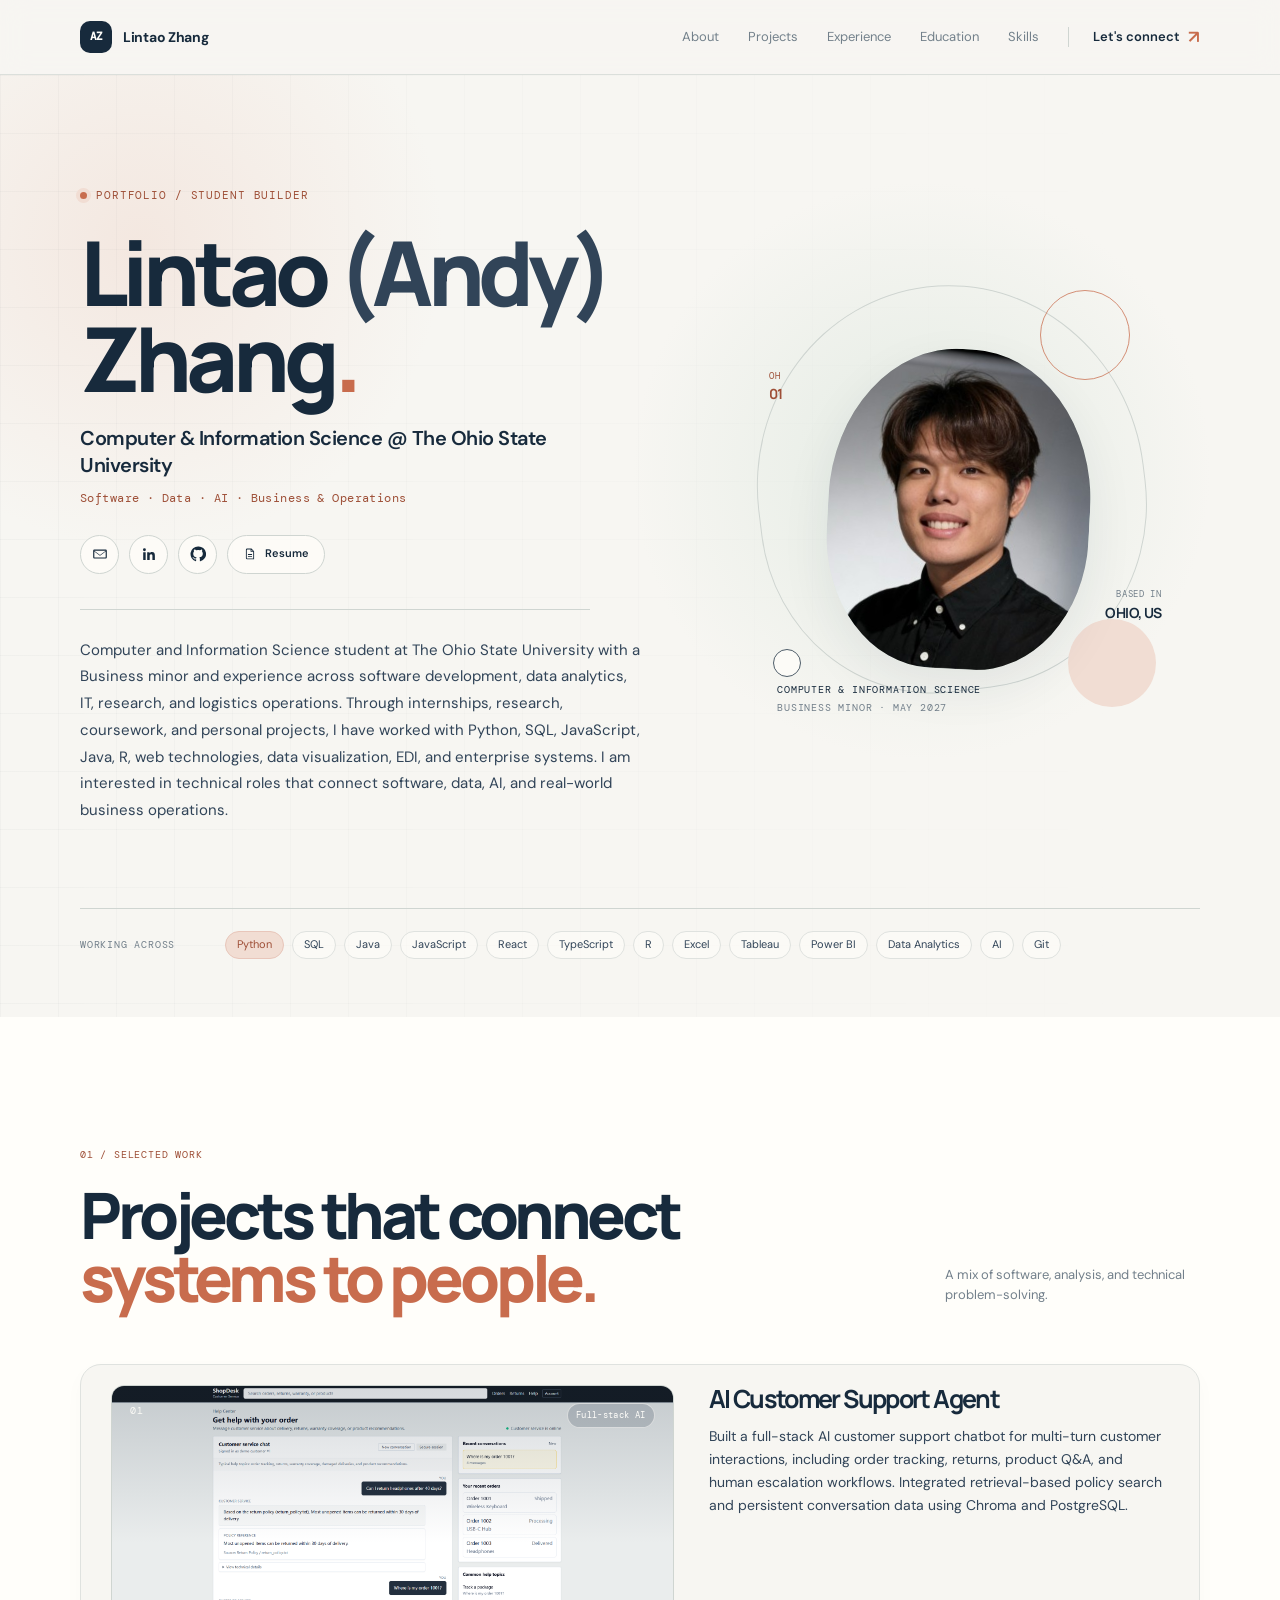
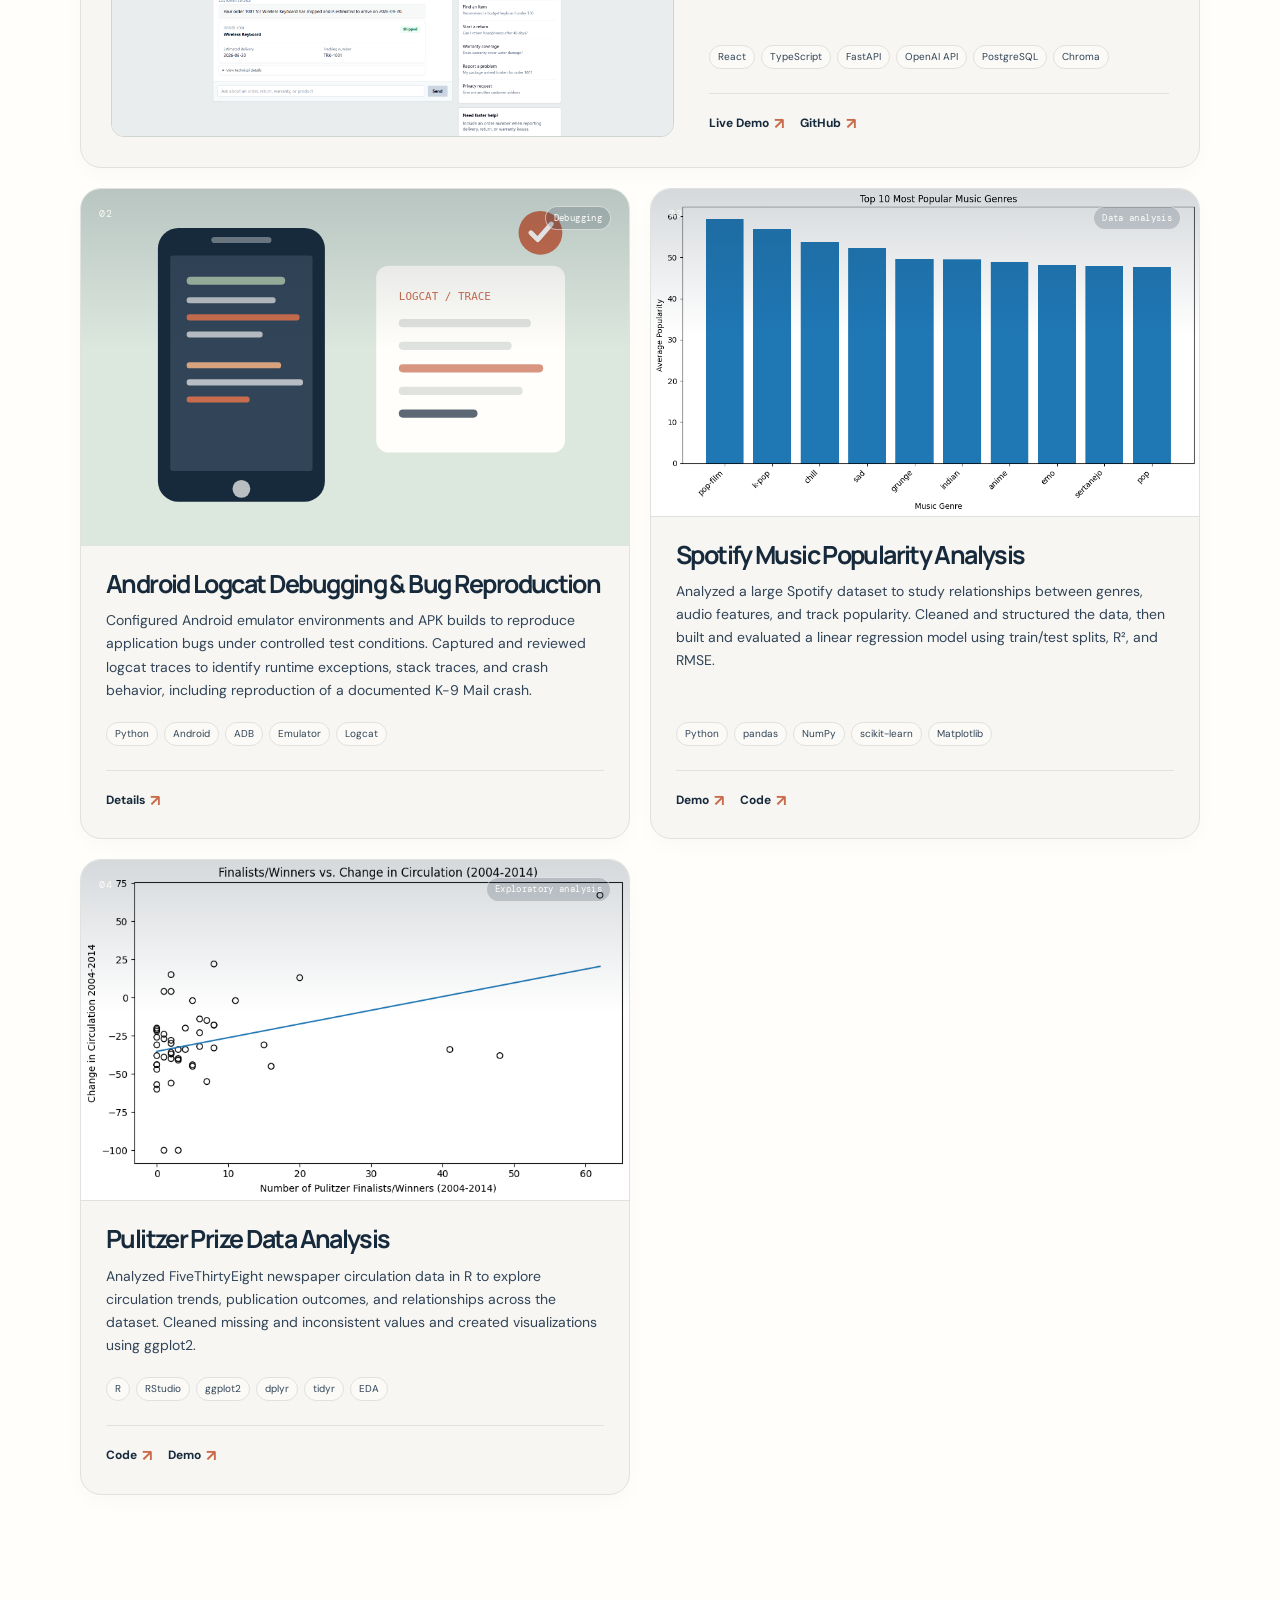
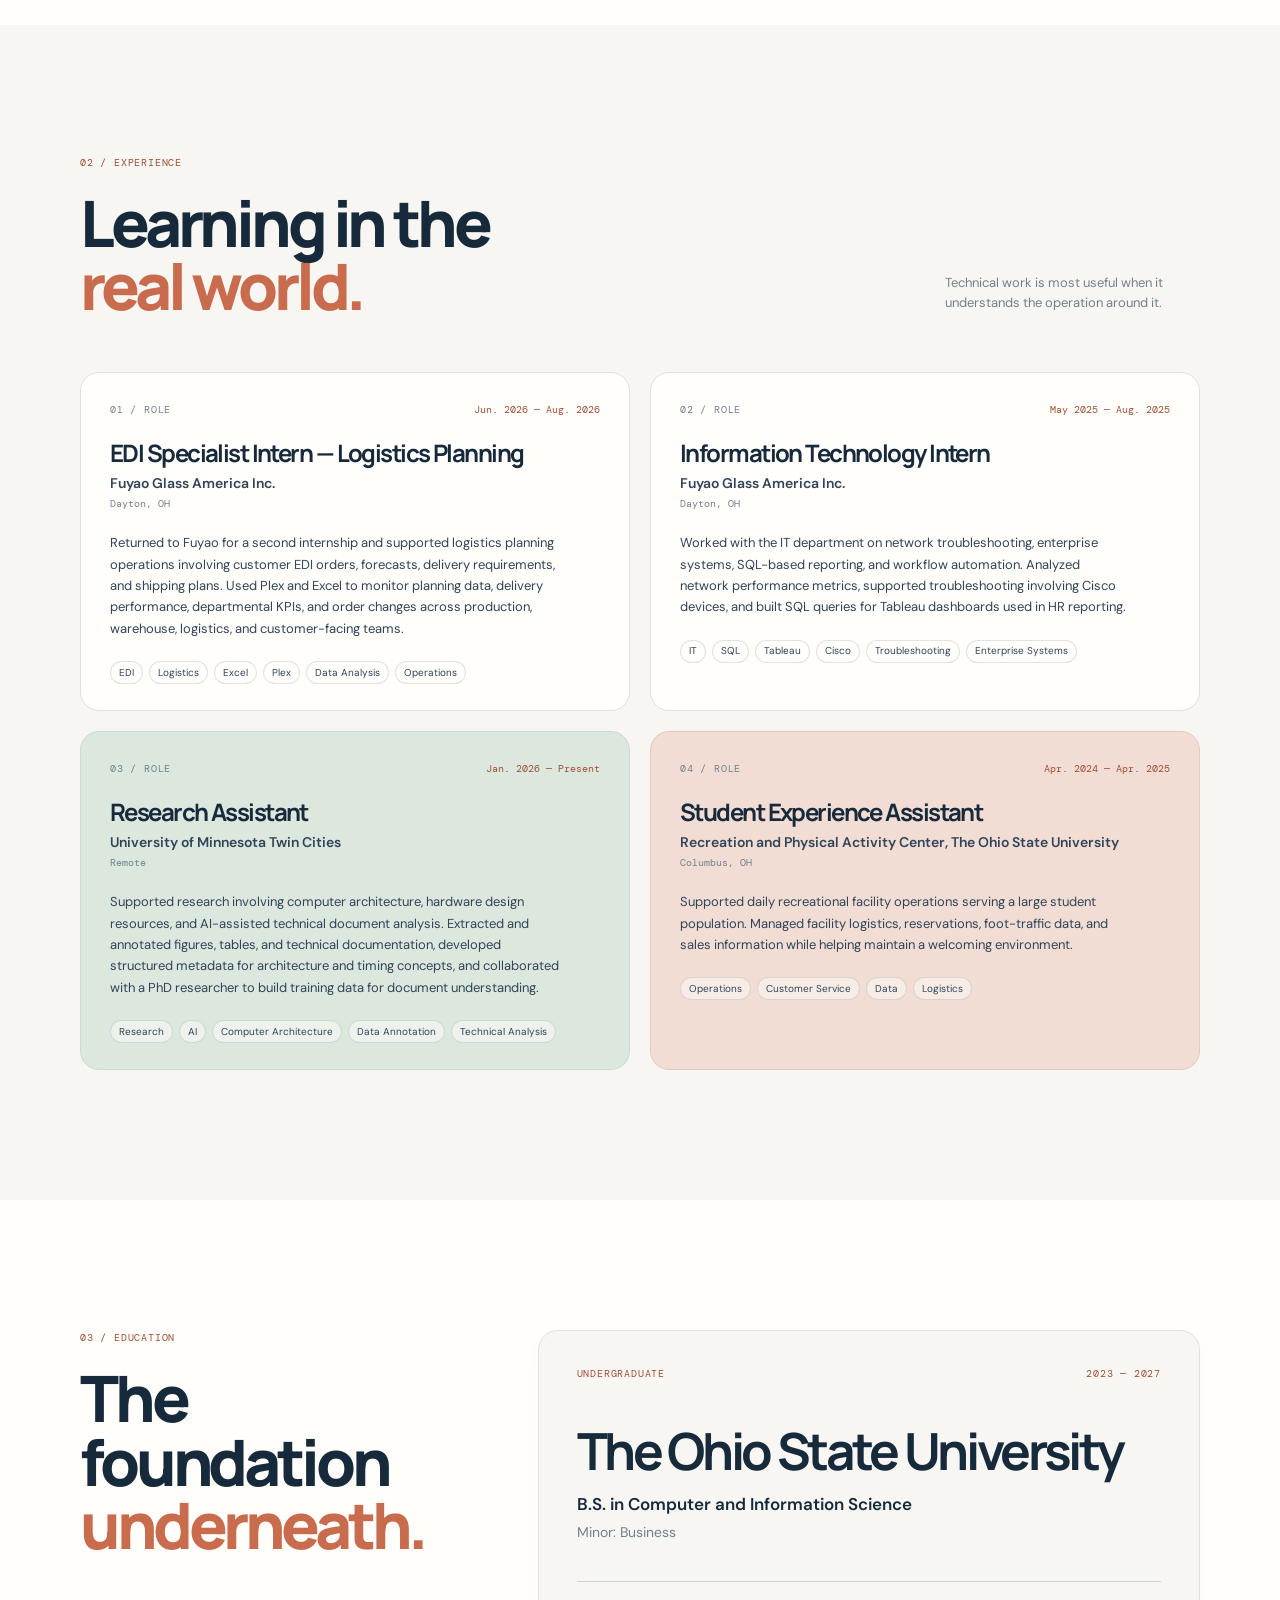
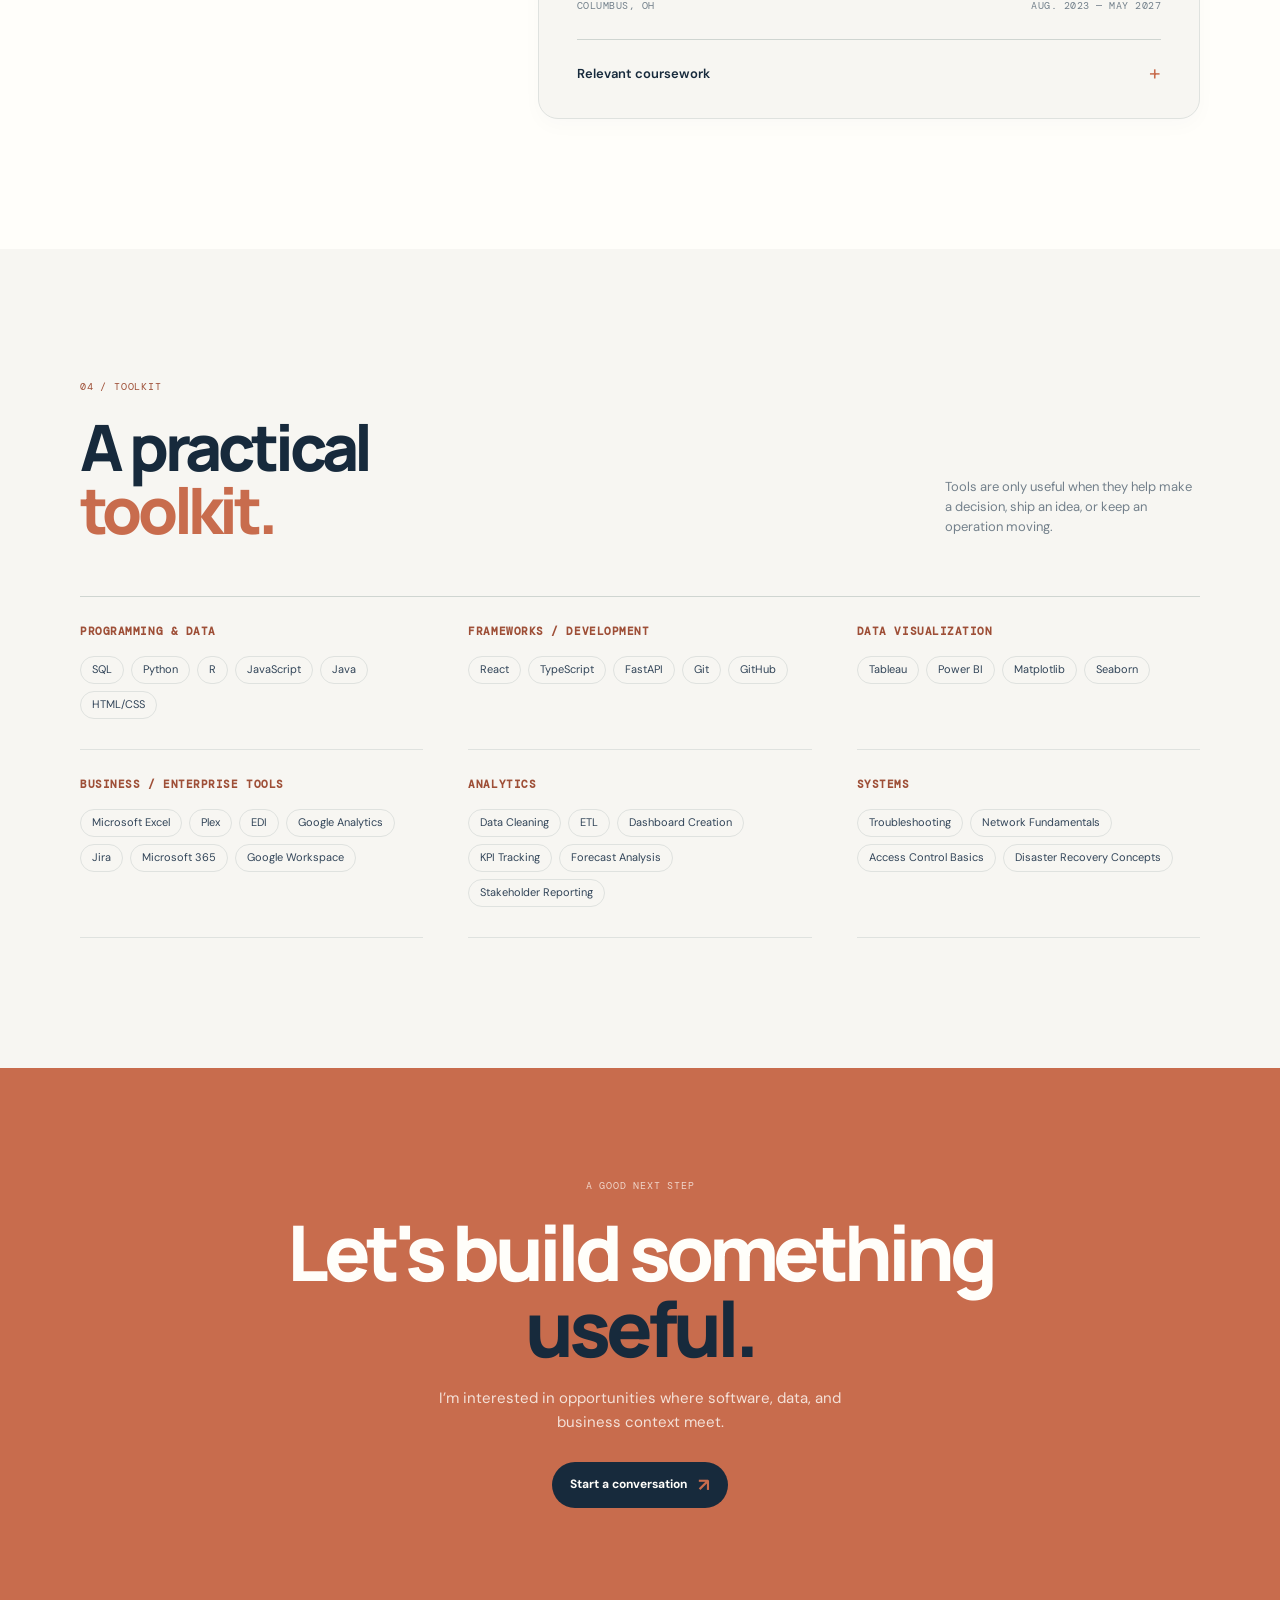
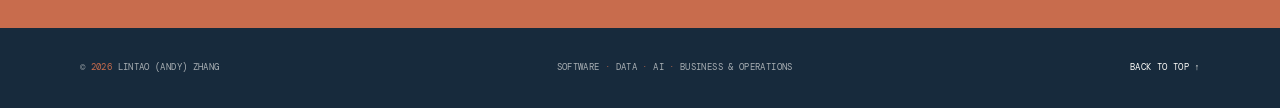
==== index.html @ fa2281f7 "Publish personal portfolio website" ====
<!doctype html>
<html lang="en">
  <head>
    <meta charset="UTF-8" />
    <meta name="viewport" content="width=device-width, initial-scale=1.0" />
    <meta name="theme-color" content="#f7f6f2" />
    <meta name="description" content="Personal portfolio of Lintao (Andy) Zhang, a Computer and Information Science student at The Ohio State University with experience in software development, data analytics, AI, IT, and logistics operations." />
    <meta property="og:title" content="Lintao (Andy) Zhang | Software, Data &amp; AI" />
    <meta property="og:description" content="Computer and Information Science student at The Ohio State University working across software, data, AI, business, and operations." />
    <meta property="og:type" content="website" />
    <meta property="og:url" content="https://lintaozhang350.github.io" />
    <link rel="icon" type="image/svg+xml" href="assets/favicon.svg" />
    <link rel="preconnect" href="https://fonts.googleapis.com" />
    <link rel="preconnect" href="https://fonts.gstatic.com" crossorigin />
    <link href="https://fonts.googleapis.com/css2?family=DM+Mono:wght@400;500&family=DM+Sans:wght@400;500;600;700&family=Manrope:wght@600;700;800&display=swap" rel="stylesheet" />
    <title>Lintao (Andy) Zhang | Software, Data &amp; AI</title>
    <link rel="stylesheet" href="css/styles.css?v=azure-restore-1" />
  </head>
  <body>
    <a class="skip-link" href="#main-content">Skip to content</a>

    <header class="site-header" id="top">
      <div class="container nav-shell">
        <a class="brand" href="#top" aria-label="Back to top">
          <span class="brand-mark">AZ</span>
          <span class="brand-name">Lintao Zhang</span>
        </a>

        <button class="menu-toggle" type="button" aria-expanded="false" aria-controls="site-nav" aria-label="Toggle navigation">
          <span></span><span></span>
        </button>

        <nav class="site-nav" id="site-nav" aria-label="Primary navigation">
          <a href="#about">About</a>
          <a href="#projects">Projects</a>
          <a href="#experience">Experience</a>
          <a href="#education">Education</a>
          <a href="#skills">Skills</a>
          <a class="nav-contact" href="https://mail.google.com/mail/?view=cm&amp;fs=1&amp;to=andy.zhang259107@gmail.com" target="_blank" rel="noreferrer">Let's connect <span aria-hidden="true">↗</span></a>
        </nav>
      </div>
    </header>

    <main id="main-content">
      <section class="hero section" id="about" aria-labelledby="hero-title">
        <div class="hero-grid container">
          <div class="hero-copy reveal">
            <p class="eyebrow"><span class="eyebrow-dot"></span> Portfolio / Student builder</p>
            <h1 id="hero-title">Lintao <span>(Andy)</span><br />Zhang<span class="title-period">.</span></h1>
            <p class="hero-subtitle" data-personal="subtitle"></p>
            <p class="hero-positioning" data-personal="positioning"></p>
            <div class="hero-actions" data-social-links></div>
            <div class="hero-rule" aria-hidden="true"></div>
            <p class="hero-intro" data-personal="intro"></p>
          </div>

          <div class="hero-visual reveal reveal-delay-1" aria-label="Profile photo placeholder">
            <div class="profile-card">
              <div class="profile-orbit orbit-one"></div>
              <div class="profile-orbit orbit-two"></div>
              <div class="profile-image-wrap">
                <img src="assets/images/profile/andy-zhang.png" alt="Portrait of Lintao (Andy) Zhang" />
              </div>
              <div class="profile-note note-top"><span>OH</span><strong>01</strong></div>
              <div class="profile-note note-bottom"><span>Based in</span><strong>Ohio, US</strong></div>
              <div class="profile-caption">Computer &amp; Information Science<br /><span>Business minor · May 2027</span></div>
            </div>
          </div>
        </div>

        <div class="container skill-strip-wrap reveal reveal-delay-2">
          <div class="skill-strip-label">Working across</div>
          <div class="skill-strip" data-hero-skills></div>
        </div>
      </section>

      <section class="section section-light" id="projects" aria-labelledby="projects-title">
        <div class="container">
          <div class="section-heading reveal">
            <div>
              <p class="section-kicker">01 / Selected work</p>
              <h2 id="projects-title">Projects that connect<br /><em>systems to people.</em></h2>
            </div>
            <p class="section-aside">A mix of software, analysis, and technical problem-solving.</p>
          </div>
          <div class="projects-grid" data-projects></div>
        </div>
      </section>

      <section class="section" id="experience" aria-labelledby="experience-title">
        <div class="container">
          <div class="section-heading reveal">
            <div>
              <p class="section-kicker">02 / Experience</p>
              <h2 id="experience-title">Learning in the<br /><em>real world.</em></h2>
            </div>
            <p class="section-aside">Technical work is most useful when it understands the operation around it.</p>
          </div>
          <div class="experience-list" data-experience></div>
        </div>
      </section>

      <section class="section section-light" id="education" aria-labelledby="education-title">
        <div class="container split-section">
          <div class="section-heading section-heading-compact reveal">
            <div>
              <p class="section-kicker">03 / Education</p>
              <h2 id="education-title">The foundation<br /><em>underneath.</em></h2>
            </div>
          </div>
          <article class="education-card reveal reveal-delay-1">
            <div class="education-topline"><span>Undergraduate</span><span>2023 — 2027</span></div>
            <h3 data-education="school"></h3>
            <p class="degree" data-education="degree"></p>
            <p class="minor" data-education="minor"></p>
            <div class="education-meta"><span data-education="location"></span><span data-education="dates"></span></div>
            <details class="coursework">
              <summary>Relevant coursework <span aria-hidden="true">+</span></summary>
              <div class="coursework-list" data-coursework></div>
            </details>
          </article>
        </div>
      </section>

      <section class="section" id="skills" aria-labelledby="skills-title">
        <div class="container">
          <div class="section-heading reveal">
            <div>
              <p class="section-kicker">04 / Toolkit</p>
              <h2 id="skills-title">A practical<br /><em>toolkit.</em></h2>
            </div>
            <p class="section-aside">Tools are only useful when they help make a decision, ship an idea, or keep an operation moving.</p>
          </div>
          <div class="skills-grid" data-skills></div>
        </div>
      </section>

      <section class="section section-light reports-section" id="reports" aria-labelledby="reports-title" data-reports-section>
        <div class="container">
          <div class="section-heading reveal">
            <div>
              <p class="section-kicker">05 / Optional library</p>
              <h2 id="reports-title">Analysis &amp;<br /><em>reports.</em></h2>
            </div>
            <p class="section-aside">A space for future dashboards, case studies, and research notes.</p>
          </div>
          <div class="reports-grid" data-reports></div>
        </div>
      </section>

      <section class="contact-section" aria-labelledby="contact-title">
        <div class="container contact-inner reveal">
          <p class="section-kicker">A good next step</p>
          <h2 id="contact-title">Let's build something<br /><em>useful.</em></h2>
          <p>I’m interested in opportunities where software, data, and business context meet.</p>
          <a class="button button-dark" href="https://mail.google.com/mail/?view=cm&amp;fs=1&amp;to=andy.zhang259107@gmail.com" target="_blank" rel="noreferrer">Start a conversation <span aria-hidden="true">↗</span></a>
        </div>
      </section>
    </main>

    <footer class="site-footer">
      <div class="container footer-inner">
        <p>© <span data-current-year></span> Lintao (Andy) Zhang</p>
        <p>Software <span>·</span> Data <span>·</span> AI <span>·</span> Business &amp; Operations</p>
        <a href="#top">Back to top <span aria-hidden="true">↑</span></a>
      </div>
    </footer>

    <div class="toast" role="status" aria-live="polite" aria-atomic="true"></div>
    <script src="js/data.js?v=coursework-resume-1"></script>
    <script src="js/main.js?v=azure-restore-1"></script>
  </body>
</html>
---- css/styles.css ----
:root {
  --canvas: #f7f6f2;
  --paper: #fffefa;
  --ink: #172a3c;
  --ink-soft: #314458;
  --muted: #73808b;
  --line: #dfe2df;
  --line-strong: #cfd5d1;
  --accent: #c86c4d;
  --accent-light: #f1ddd3;
  --accent-dark: #9e4f37;
  --sage: #dce7de;
  --shadow: 0 18px 50px rgba(28, 48, 64, 0.07);
  --shadow-hover: 0 24px 60px rgba(28, 48, 64, 0.13);
  --display: "Manrope", "DM Sans", Arial, sans-serif;
  --body: "DM Sans", Arial, sans-serif;
  --mono: "DM Mono", monospace;
}

* { box-sizing: border-box; }

html { scroll-behavior: smooth; }

body {
  margin: 0;
  background: var(--canvas);
  color: var(--ink);
  font-family: var(--body);
  font-size: 16px;
  line-height: 1.6;
  overflow-x: hidden;
}

body.menu-open { overflow: hidden; }

::selection { background: var(--accent-light); color: var(--ink); }

a { color: inherit; text-decoration: none; }

button, a { -webkit-tap-highlight-color: transparent; }

button { font: inherit; }

img { display: block; max-width: 100%; }

.container { width: min(1120px, calc(100% - 64px)); margin: 0 auto; }

.skip-link {
  position: fixed;
  top: 12px;
  left: 12px;
  z-index: 100;
  padding: 9px 14px;
  border-radius: 8px;
  background: var(--ink);
  color: var(--paper);
  transform: translateY(-160%);
  transition: transform 180ms ease;
}

.skip-link:focus { transform: translateY(0); }

.site-header {
  position: sticky;
  top: 0;
  z-index: 20;
  border-bottom: 1px solid rgba(207, 213, 209, 0.7);
  background: rgba(247, 246, 242, 0.9);
  backdrop-filter: blur(14px);
}

.nav-shell {
  display: flex;
  align-items: center;
  justify-content: space-between;
  min-height: 74px;
}

.brand { display: inline-flex; align-items: center; gap: 11px; font-weight: 700; }

.brand-mark {
  display: grid;
  place-items: center;
  width: 32px;
  height: 32px;
  border-radius: 10px;
  background: var(--ink);
  color: var(--paper);
  font-family: var(--mono);
  font-size: 11px;
  letter-spacing: -0.07em;
}

.brand-name { font-size: 14px; letter-spacing: -0.02em; }

.site-nav { display: flex; align-items: center; gap: 29px; color: var(--muted); font-size: 13px; }

.site-nav > a:not(.nav-contact) { transition: color 180ms ease; }

.site-nav > a:not(.nav-contact):hover, .site-nav > a:not(.nav-contact):focus-visible { color: var(--ink); }

.nav-contact {
  display: inline-flex;
  align-items: center;
  gap: 8px;
  border-left: 1px solid var(--line-strong);
  padding-left: 24px;
  color: var(--ink);
  font-weight: 600;
}

.nav-contact span { color: var(--accent); font-size: 18px; line-height: 0; transition: transform 180ms ease; }
.nav-contact:hover span, .nav-contact:focus-visible span { transform: translate(2px, -2px); }

.menu-toggle { display: none; border: 0; background: transparent; padding: 10px 0 10px 10px; cursor: pointer; }
.menu-toggle span { display: block; width: 24px; height: 1px; background: var(--ink); transition: transform 180ms ease; }
.menu-toggle span + span { margin-top: 7px; }
.menu-toggle[aria-expanded="true"] span:first-child { transform: translateY(4px) rotate(45deg); }
.menu-toggle[aria-expanded="true"] span:last-child { transform: translateY(-4px) rotate(-45deg); }

.section { padding: 130px 0; }
.section-light { background: var(--paper); }

.hero {
  position: relative;
  padding: 112px 0 58px;
  overflow: hidden;
  background:
    radial-gradient(circle at 72% 42%, rgba(220, 231, 222, 0.72), transparent 27%),
    radial-gradient(circle at 11% 18%, rgba(241, 221, 211, 0.58), transparent 22%),
    var(--canvas);
}

.hero::before {
  position: absolute;
  inset: 0;
  background-image: linear-gradient(rgba(23, 42, 60, 0.028) 1px, transparent 1px), linear-gradient(90deg, rgba(23, 42, 60, 0.028) 1px, transparent 1px);
  background-size: 58px 58px;
  mask-image: linear-gradient(90deg, black, transparent 90%);
  content: "";
  pointer-events: none;
}

.hero-grid { position: relative; z-index: 1; display: grid; grid-template-columns: minmax(0, 1.08fr) minmax(360px, 0.92fr); align-items: center; gap: 74px; }

.eyebrow, .section-kicker, .skill-strip-label, .project-index, .experience-count, .education-topline, .profile-note, .profile-caption, .report-label { font-family: var(--mono); text-transform: uppercase; letter-spacing: 0.08em; }

.eyebrow { display: flex; align-items: center; gap: 9px; margin: 0 0 24px; color: var(--accent-dark); font-size: 11px; }
.eyebrow-dot { display: inline-block; width: 7px; height: 7px; border-radius: 50%; background: var(--accent); box-shadow: 0 0 0 4px var(--accent-light); }

h1, h2, h3, p { margin-top: 0; }

h1, h2, h3 { font-family: var(--display); letter-spacing: -0.065em; }

h1 { max-width: 720px; margin-bottom: 24px; font-size: clamp(3.8rem, 7vw, 6.65rem); font-weight: 800; line-height: 0.96; }
h1 span:first-child { color: var(--ink-soft); }
.title-period { color: var(--accent); }

.hero-subtitle { max-width: 480px; margin-bottom: 10px; font-size: 20px; line-height: 1.35; font-weight: 600; letter-spacing: -0.025em; }
.hero-positioning { margin-bottom: 27px; color: var(--accent-dark); font-family: var(--mono); font-size: 12px; letter-spacing: 0.035em; }

.hero-actions { display: flex; flex-wrap: wrap; align-items: center; gap: 10px; }

.social-link {
  display: inline-flex;
  align-items: center;
  justify-content: center;
  width: 39px;
  height: 39px;
  border: 1px solid var(--line-strong);
  border-radius: 50%;
  background: rgba(255, 254, 250, 0.72);
  color: var(--ink);
  transition: transform 180ms ease, background-color 180ms ease, color 180ms ease, border-color 180ms ease;
}

.social-link:hover, .social-link:focus-visible { border-color: var(--ink); background: var(--ink); color: var(--paper); transform: translateY(-3px); }
.social-link svg { width: 16px; height: 16px; fill: currentColor; }
.social-link.resume-link { width: auto; padding: 0 15px; border-radius: 22px; gap: 8px; font-size: 11px; font-weight: 600; }
.resume-link svg { width: 14px; height: 14px; }

.hero-rule { width: 100%; max-width: 510px; height: 1px; margin: 35px 0 27px; background: var(--line-strong); }
.hero-intro { max-width: 610px; margin-bottom: 0; color: var(--ink-soft); font-size: 15px; line-height: 1.78; }

.hero-visual { display: flex; justify-content: center; }
.profile-card { position: relative; width: min(100%, 405px); aspect-ratio: 0.92; padding: 30px; }
.profile-card::before { position: absolute; inset: 0 17px 34px 0; border: 1px solid var(--line-strong); border-radius: 50% 50% 46% 44%; content: ""; transform: rotate(-7deg); }
.profile-card::after { position: absolute; right: 6px; bottom: 18px; width: 88px; height: 88px; border-radius: 50%; background: var(--accent-light); content: ""; z-index: 0; }
.profile-image-wrap { position: relative; z-index: 1; width: 76%; margin: 34px auto 0; border-radius: 48% 48% 42% 42%; overflow: hidden; background: var(--sage); box-shadow: var(--shadow); transform: rotate(3deg); }
.profile-image-wrap img { width: 100%; aspect-ratio: 0.82; object-fit: cover; }
.profile-orbit { position: absolute; z-index: 2; border: 1px solid var(--accent); border-radius: 50%; opacity: 0.75; pointer-events: none; }
.orbit-one { top: 1%; right: 8%; width: 90px; height: 90px; }
.orbit-two { bottom: 11%; left: 4%; width: 28px; height: 28px; border-color: var(--ink); background: var(--paper); }
.profile-note { position: absolute; z-index: 3; display: flex; flex-direction: column; font-size: 9px; line-height: 1.6; }
.profile-note strong { font-family: var(--display); font-size: 14px; letter-spacing: -0.04em; }
.note-top { top: 19%; left: 3%; color: var(--accent-dark); }
.note-bottom { right: 0; bottom: 23%; align-items: flex-end; color: var(--muted); }
.note-bottom strong { color: var(--ink); }
.profile-caption { position: absolute; z-index: 3; bottom: 2%; left: 5%; color: var(--ink); font-size: 10px; line-height: 1.8; }
.profile-caption span { color: var(--muted); }

.skill-strip-wrap { position: relative; z-index: 1; display: grid; grid-template-columns: 118px 1fr; gap: 27px; align-items: center; margin-top: 84px; padding-top: 22px; border-top: 1px solid var(--line-strong); }
.skill-strip-label { color: var(--muted); font-size: 10px; }
.skill-strip { display: flex; flex-wrap: wrap; gap: 8px; }
.tag { display: inline-flex; align-items: center; min-height: 28px; padding: 4px 11px; border: 1px solid var(--line); border-radius: 20px; color: var(--ink-soft); background: rgba(255, 254, 250, 0.55); font-size: 11px; line-height: 1.2; }
.tag-accent { border-color: #e8c6ba; background: var(--accent-light); color: var(--accent-dark); }

.section-heading { display: flex; justify-content: space-between; align-items: flex-end; gap: 40px; margin-bottom: 55px; }
.section-kicker { margin-bottom: 20px; color: var(--accent-dark); font-size: 10px; }
h2 { margin-bottom: 0; font-size: clamp(2.6rem, 5vw, 4.55rem); font-weight: 800; line-height: 0.99; }
h2 em { color: var(--accent); font-style: normal; }
.section-aside { max-width: 255px; margin-bottom: 4px; color: var(--muted); font-size: 13px; line-height: 1.55; }

.projects-grid { display: grid; grid-template-columns: repeat(2, minmax(0, 1fr)); gap: 20px; }
.project-card { position: relative; display: flex; flex-direction: column; min-height: 490px; padding: 0 25px 25px; border: 1px solid var(--line); border-radius: 21px; background: var(--canvas); box-shadow: 0 7px 20px rgba(28, 48, 64, 0.025); overflow: hidden; transition: transform 220ms ease, box-shadow 220ms ease, border-color 220ms ease; }
.project-card:hover { border-color: var(--line-strong); box-shadow: var(--shadow-hover); transform: translateY(-6px); }
.project-card.featured { grid-column: 1 / -1; display: grid; grid-template-columns: 1.1fr 0.9fr; min-height: 348px; padding: 20px 30px 30px; gap: 35px; }
.project-visual { position: relative; order: -1; margin: 0 -25px 24px; min-height: 226px; overflow: hidden; border-bottom: 1px solid var(--line); background: #e5e8e4; }
.featured .project-visual { margin: 0; min-height: 296px; border: 1px solid var(--line-strong); border-radius: 13px; }
.project-visual img { width: 100%; height: 100%; min-height: inherit; object-fit: cover; transition: transform 500ms cubic-bezier(0.2, 0.75, 0.2, 1); }
.project-card:hover .project-visual img { transform: scale(1.035); }
.project-overlay { position: absolute; inset: 0; display: flex; align-items: flex-start; justify-content: space-between; padding: 17px 18px; background: linear-gradient(180deg, rgba(23, 42, 60, 0.18), transparent 45%); }
.project-index { color: rgba(255, 254, 250, 0.92); font-size: 10px; }
.project-type { padding: 4px 8px; border: 1px solid rgba(255, 254, 250, 0.55); border-radius: 15px; color: var(--paper); font-family: var(--mono); font-size: 9px; letter-spacing: 0.04em; background: rgba(23, 42, 60, 0.18); }
.project-body { display: flex; flex: 1; flex-direction: column; }
.project-card h3 { margin-bottom: 12px; font-size: 25px; line-height: 1.1; }
.project-card p { margin-bottom: 20px; color: var(--ink-soft); font-size: 14px; line-height: 1.65; }
.project-card .tag-list { display: flex; flex-wrap: wrap; gap: 6px; margin-top: auto; }
.project-card .tag { min-height: 24px; padding: 3px 8px; font-size: 10px; }
.project-links { display: flex; flex-wrap: wrap; gap: 16px; margin-top: 24px; padding-top: 17px; border-top: 1px solid var(--line); }
.text-link { display: inline-flex; align-items: center; gap: 5px; color: var(--ink); font-size: 12px; font-weight: 700; }
.text-link span { color: var(--accent); font-size: 16px; transition: transform 180ms ease; }
.text-link:hover span, .text-link:focus-visible span { transform: translate(2px, -2px); }

.experience-list { display: grid; grid-template-columns: repeat(2, minmax(0, 1fr)); gap: 20px; }
.experience-card { position: relative; min-height: 314px; padding: 29px 29px 26px; border: 1px solid var(--line); border-radius: 19px; background: var(--paper); transition: transform 220ms ease, box-shadow 220ms ease; }
.experience-card:hover { transform: translateY(-4px); box-shadow: var(--shadow); }
.experience-card:nth-child(3n) { background: var(--sage); border-color: #ccdbd0; }
.experience-card:nth-child(4n) { background: var(--accent-light); border-color: #e7c9be; }
.experience-head { display: flex; justify-content: space-between; gap: 20px; margin-bottom: 22px; }
.experience-count { color: var(--muted); font-size: 10px; }
.experience-date { color: var(--accent-dark); font-family: var(--mono); font-size: 10px; text-align: right; }
.experience-card h3 { margin-bottom: 5px; font-size: 24px; line-height: 1.1; }
.experience-company { margin-bottom: 2px; color: var(--ink-soft); font-size: 14px; font-weight: 600; }
.experience-location { margin-bottom: 20px; color: var(--muted); font-family: var(--mono); font-size: 10px; }
.experience-card p:not(.experience-company):not(.experience-location) { max-width: 450px; margin-bottom: 22px; color: var(--ink-soft); font-size: 13px; line-height: 1.65; }
.experience-tags { display: flex; flex-wrap: wrap; gap: 6px; }
.experience-tags .tag { min-height: 23px; padding: 3px 8px; border-color: rgba(49, 68, 88, 0.15); background: rgba(255, 254, 250, 0.48); font-size: 10px; }

.split-section { display: grid; grid-template-columns: 0.75fr 1.25fr; align-items: start; gap: 60px; }
.section-heading-compact { margin-bottom: 0; }
.education-card { padding: 35px 38px 25px; border: 1px solid var(--line); border-radius: 20px; background: var(--canvas); box-shadow: 0 7px 20px rgba(28, 48, 64, 0.025); }
.education-topline { display: flex; justify-content: space-between; margin-bottom: 42px; color: var(--accent-dark); font-size: 10px; }
.education-card h3 { margin-bottom: 13px; font-size: clamp(1.9rem, 4vw, 3.25rem); line-height: 1.04; }
.degree { margin-bottom: 3px; font-size: 17px; font-weight: 600; }
.minor { color: var(--muted); font-size: 14px; }
.education-meta { display: flex; justify-content: space-between; gap: 20px; margin-top: 38px; padding-top: 16px; border-top: 1px solid var(--line-strong); color: var(--muted); font-family: var(--mono); font-size: 10px; text-transform: uppercase; letter-spacing: 0.05em; }
.coursework { margin-top: 25px; border-top: 1px solid var(--line-strong); }
.coursework summary { display: flex; align-items: center; justify-content: space-between; padding: 17px 0 2px; cursor: pointer; list-style: none; color: var(--ink); font-size: 13px; font-weight: 600; }
.coursework summary::-webkit-details-marker { display: none; }
.coursework summary span { color: var(--accent); font-size: 21px; font-weight: 400; transition: transform 180ms ease; }
.coursework[open] summary span { transform: rotate(45deg); }
.coursework-list { display: flex; flex-wrap: wrap; gap: 7px; padding-top: 17px; }
.coursework-list .tag { background: var(--paper); }

.skills-grid { display: grid; grid-template-columns: repeat(3, minmax(0, 1fr)); gap: 0 45px; border-top: 1px solid var(--line-strong); }
.skill-group { padding: 26px 0 30px; border-bottom: 1px solid var(--line); }
.skill-group h3 { margin-bottom: 15px; color: var(--accent-dark); font-family: var(--mono); font-size: 11px; letter-spacing: 0.05em; text-transform: uppercase; }
.skill-group-list { display: flex; flex-wrap: wrap; gap: 7px; }
.skill-group .tag { background: transparent; }

.reports-section { padding-top: 120px; }
.reports-grid { display: grid; grid-template-columns: minmax(0, 0.72fr) minmax(0, 1.28fr); gap: 20px; }
.report-card { display: grid; grid-template-columns: 0.86fr 1.14fr; min-height: 260px; border: 1px solid var(--line); border-radius: 18px; overflow: hidden; background: var(--canvas); }
.report-card .project-visual { margin: 0; border-right: 1px solid var(--line); border-bottom: 0; }
.report-card .report-content { display: flex; flex-direction: column; padding: 26px; }
.report-label { margin-bottom: 20px; color: var(--accent-dark); font-size: 10px; }
.report-card h3 { margin-bottom: 10px; font-size: 24px; line-height: 1.1; }
.report-card p { margin-bottom: 17px; color: var(--ink-soft); font-size: 13px; line-height: 1.6; }
.report-card .tag-list { display: flex; flex-wrap: wrap; gap: 6px; margin-top: auto; }
.report-card .tag { font-size: 10px; }

.contact-section { padding: 110px 0 120px; background: var(--accent); color: var(--paper); }
.contact-inner { text-align: center; }
.contact-inner .section-kicker { color: rgba(255, 254, 250, 0.72); }
.contact-inner h2 { margin-bottom: 20px; font-size: clamp(3rem, 6vw, 5.5rem); }
.contact-inner h2 em { color: var(--ink); }
.contact-inner p:not(.section-kicker) { max-width: 420px; margin: 0 auto 28px; color: rgba(255, 254, 250, 0.8); font-size: 15px; }
.button { display: inline-flex; align-items: center; gap: 11px; min-height: 46px; padding: 11px 18px; border-radius: 26px; font-size: 12px; font-weight: 700; transition: transform 180ms ease, background-color 180ms ease, color 180ms ease; }
.button-dark { background: var(--ink); color: var(--paper); }
.button-dark:hover, .button-dark:focus-visible { background: var(--paper); color: var(--ink); transform: translateY(-3px); }
.button span { color: var(--accent); font-size: 18px; line-height: 0; }

.site-footer { background: var(--ink); color: rgba(255, 254, 250, 0.63); }
.footer-inner { display: flex; align-items: center; justify-content: space-between; gap: 20px; min-height: 80px; font-family: var(--mono); font-size: 9px; letter-spacing: 0.04em; text-transform: uppercase; }
.footer-inner p { margin: 0; }
.footer-inner p span { color: var(--accent); }
.footer-inner a { color: var(--paper); transition: color 180ms ease; }
.footer-inner a:hover, .footer-inner a:focus-visible { color: var(--accent-light); }

.toast { position: fixed; right: 20px; bottom: 20px; z-index: 50; max-width: 280px; padding: 12px 15px; border: 1px solid var(--line-strong); border-radius: 10px; background: var(--ink); color: var(--paper); box-shadow: var(--shadow); font-size: 12px; opacity: 0; pointer-events: none; transform: translateY(10px); transition: opacity 180ms ease, transform 180ms ease; }
.toast.is-visible { opacity: 1; transform: translateY(0); }

.reveal { opacity: 0; transform: translateY(16px); transition: opacity 700ms ease, transform 700ms ease; }
.reveal.is-visible { opacity: 1; transform: translateY(0); }
.reveal-delay-1 { transition-delay: 100ms; }
.reveal-delay-2 { transition-delay: 180ms; }

:focus-visible { outline: 3px solid rgba(200, 108, 77, 0.55); outline-offset: 4px; }

@media (max-width: 900px) {
  .container { width: min(100% - 42px, 700px); }
  .site-nav { gap: 17px; }
  .hero { padding-top: 78px; }
  .hero-grid { grid-template-columns: 1fr; gap: 52px; }
  .hero-visual { justify-content: flex-start; }
  .profile-card { width: min(100%, 360px); margin-left: 2%; }
  .section { padding: 95px 0; }
  .projects-grid, .experience-list { gap: 15px; }
  .project-card.featured { grid-template-columns: 1fr; gap: 25px; }
  .featured .project-visual { min-height: 250px; }
  .split-section { grid-template-columns: 1fr; gap: 35px; }
  .section-heading-compact { margin-bottom: 0; }
  .skills-grid { grid-template-columns: repeat(2, minmax(0, 1fr)); gap: 0 25px; }
  .reports-grid { grid-template-columns: 1fr; }
}

@media (max-width: 650px) {
  .container { width: min(100% - 34px, 520px); }
  .nav-shell { min-height: 66px; }
  .brand-name { font-size: 13px; }
  .menu-toggle { display: block; }
  .site-nav { position: absolute; top: calc(100% + 1px); right: 0; left: 0; display: none; flex-direction: column; align-items: stretch; gap: 0; padding: 12px 17px 18px; border-bottom: 1px solid var(--line); background: rgba(247, 246, 242, 0.98); box-shadow: 0 18px 25px rgba(23, 42, 60, 0.06); }
  .site-nav.is-open { display: flex; }
  .site-nav > a { padding: 11px 0; }
  .nav-contact { justify-content: space-between; margin-top: 6px; padding: 12px 0 0; border-top: 1px solid var(--line); border-left: 0; }
  .hero { padding-top: 62px; }
  h1 { font-size: clamp(3.3rem, 16vw, 5.2rem); }
  .hero-subtitle { font-size: 18px; }
  .hero-intro { font-size: 14px; }
  .hero-visual { justify-content: center; }
  .profile-card { margin-left: 0; }
  .skill-strip-wrap { grid-template-columns: 1fr; gap: 11px; margin-top: 62px; }
  .section { padding: 76px 0; }
  .section-heading { display: block; margin-bottom: 36px; }
  .section-aside { margin-top: 20px; }
  h2 { font-size: clamp(2.8rem, 14vw, 4rem); }
  .projects-grid, .experience-list, .skills-grid { grid-template-columns: 1fr; }
  .project-card { min-height: 0; padding: 0 20px 20px; }
  .project-card.featured { padding: 15px 20px 21px; }
  .project-visual { margin: 0 -20px 21px; min-height: 200px; }
  .featured .project-visual { min-height: 208px; }
  .project-card h3 { font-size: 23px; }
  .experience-card { min-height: 0; padding: 24px 22px 22px; }
  .experience-head { margin-bottom: 19px; }
  .experience-date { max-width: 105px; line-height: 1.4; }
  .education-card { padding: 25px 22px 20px; }
  .education-topline { margin-bottom: 35px; }
  .education-meta { flex-direction: column; gap: 6px; }
  .report-card { grid-template-columns: 1fr; }
  .report-card .project-visual { min-height: 170px; border-right: 0; border-bottom: 1px solid var(--line); }
  .contact-section { padding: 82px 0 88px; }
  .footer-inner { flex-direction: column; align-items: flex-start; justify-content: center; gap: 7px; min-height: 120px; padding: 22px 0; }
}

@media (prefers-reduced-motion: reduce) {
  html { scroll-behavior: auto; }
  *, *::before, *::after { animation-duration: 0.01ms !important; animation-iteration-count: 1 !important; transition-duration: 0.01ms !important; }
  .reveal { opacity: 1; transform: none; }
}
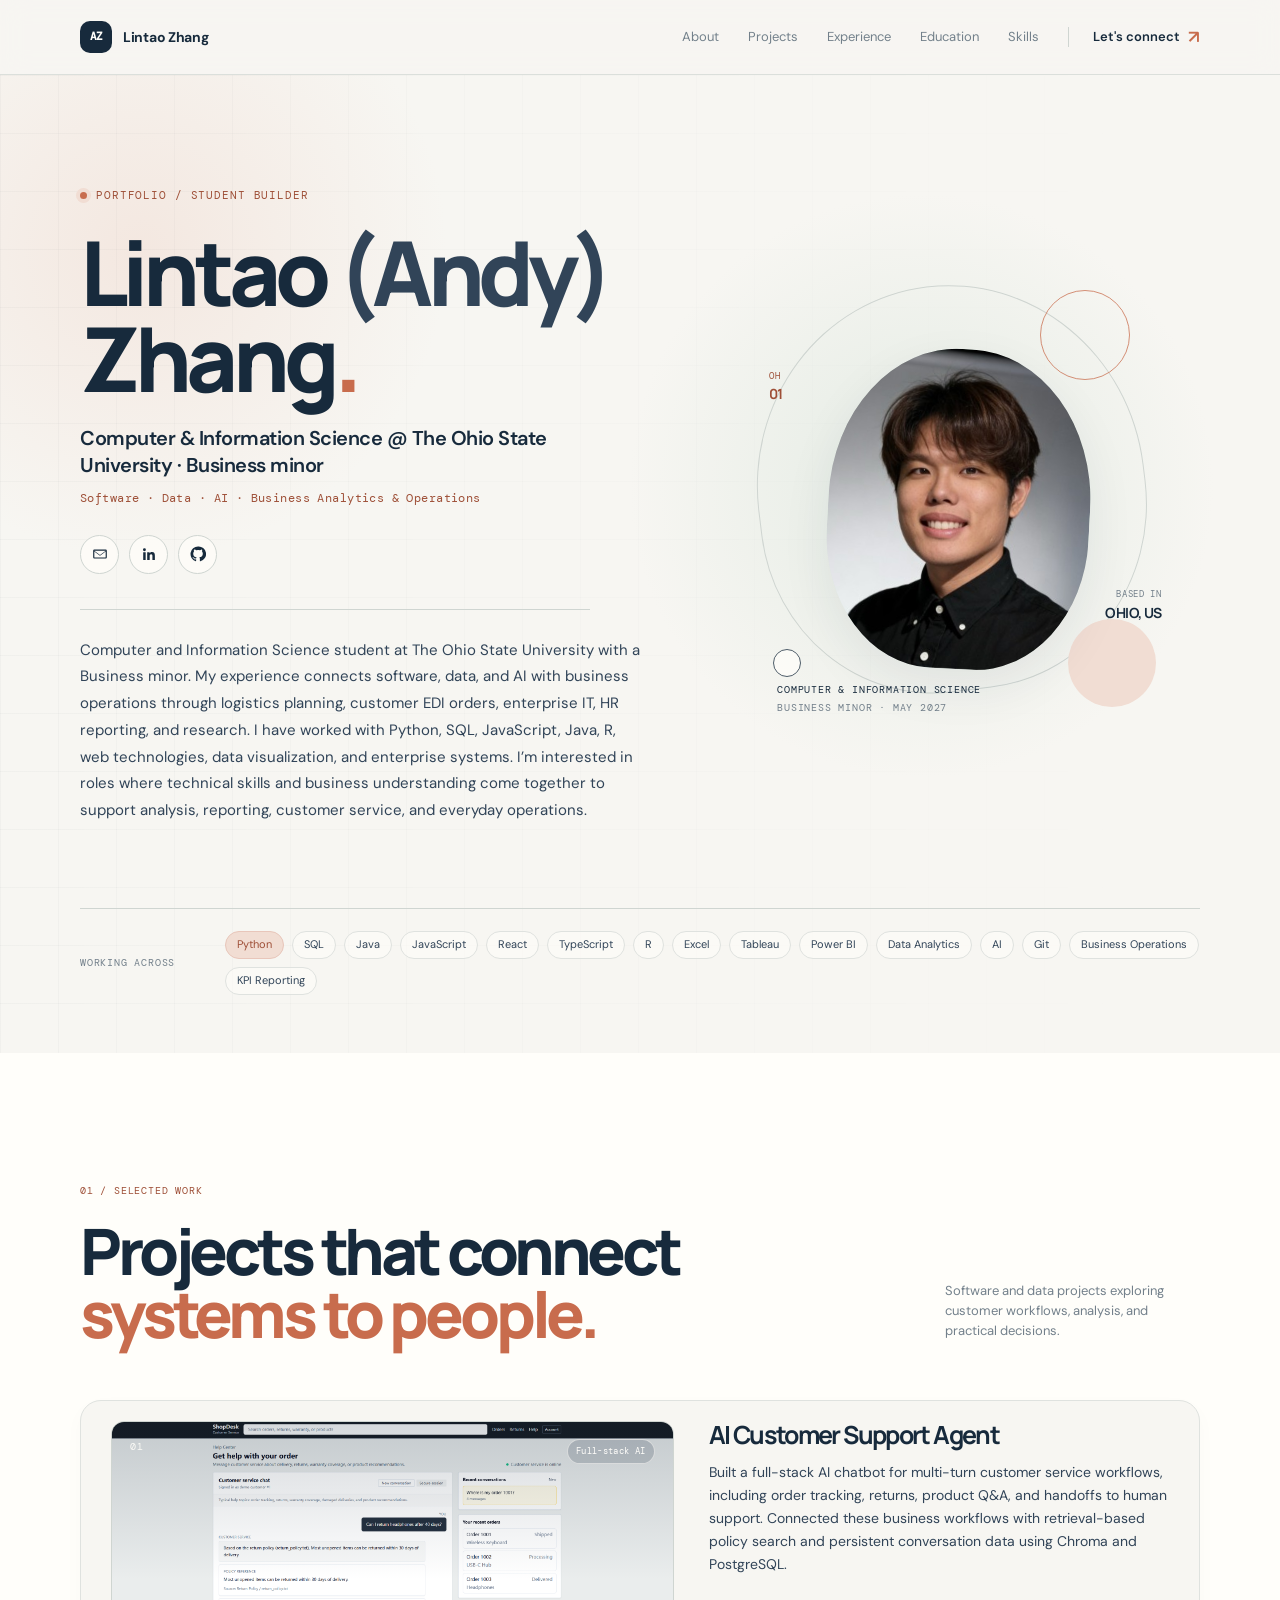
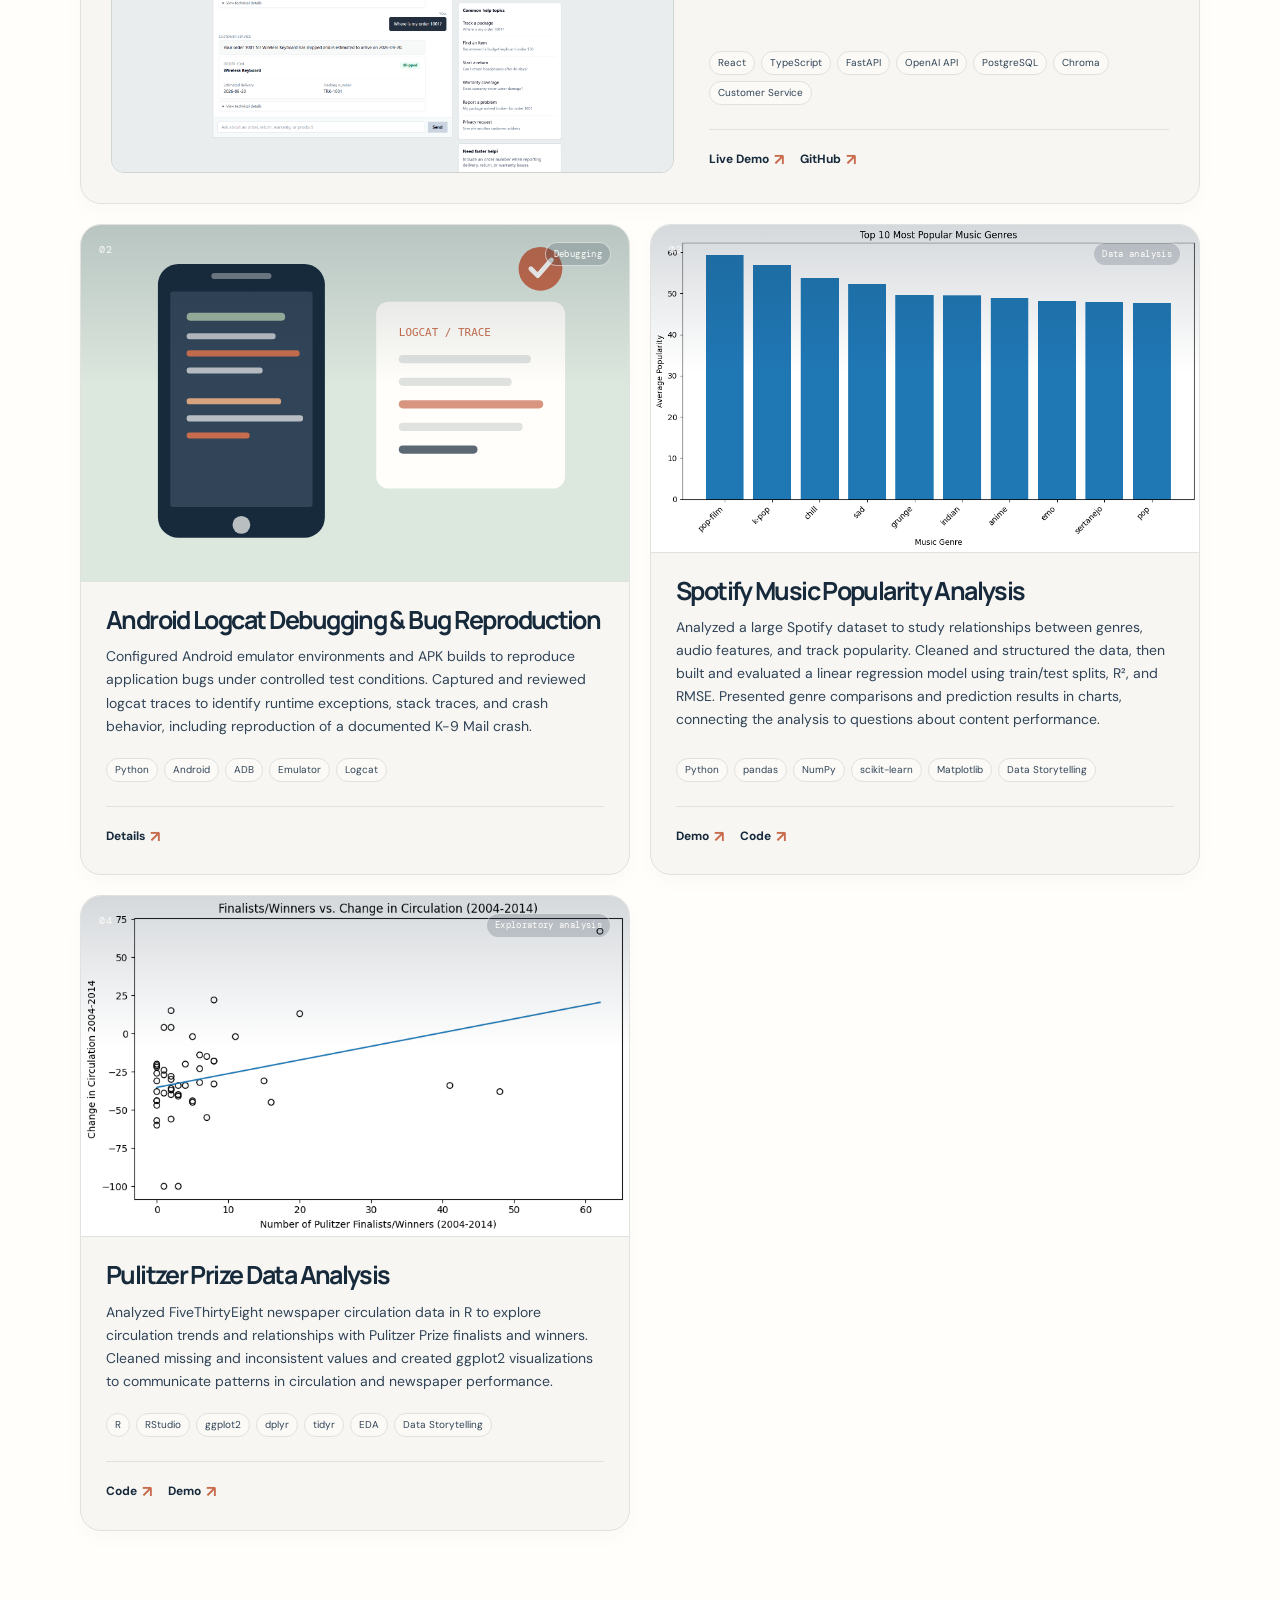
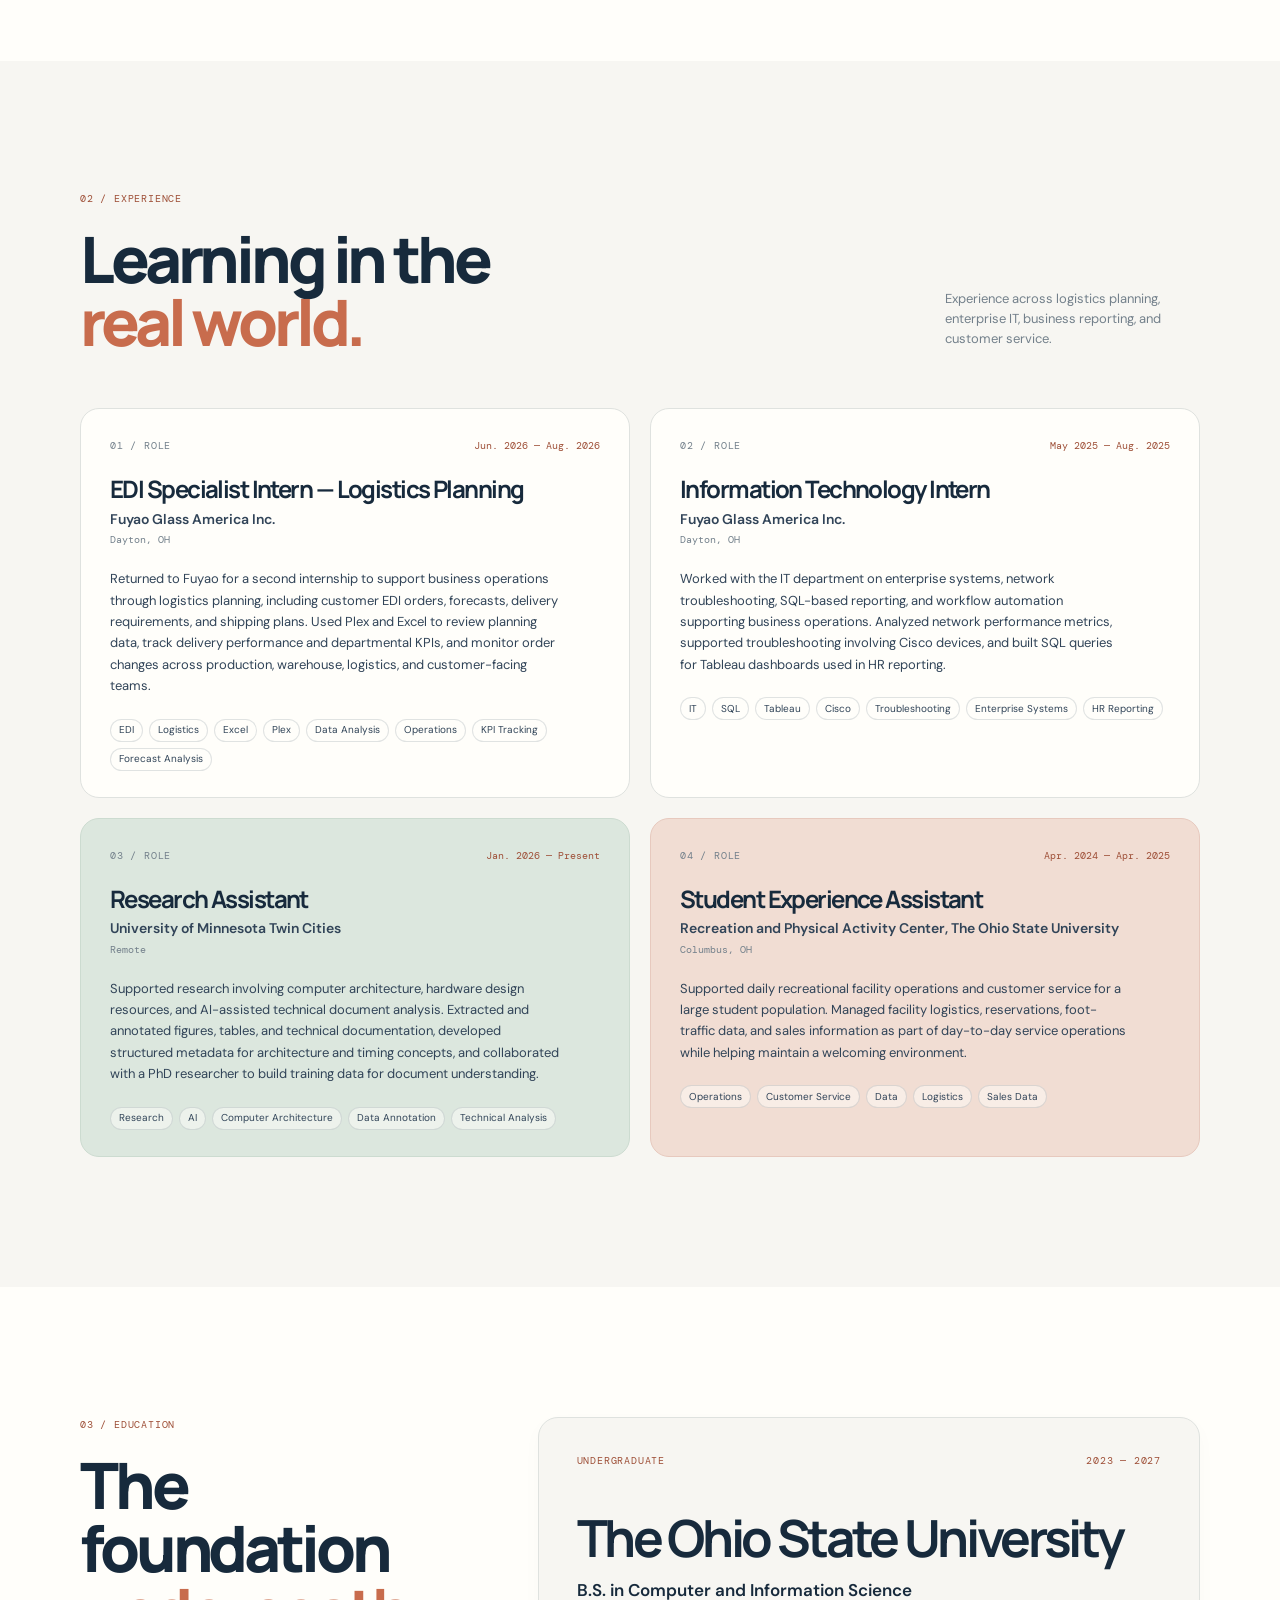
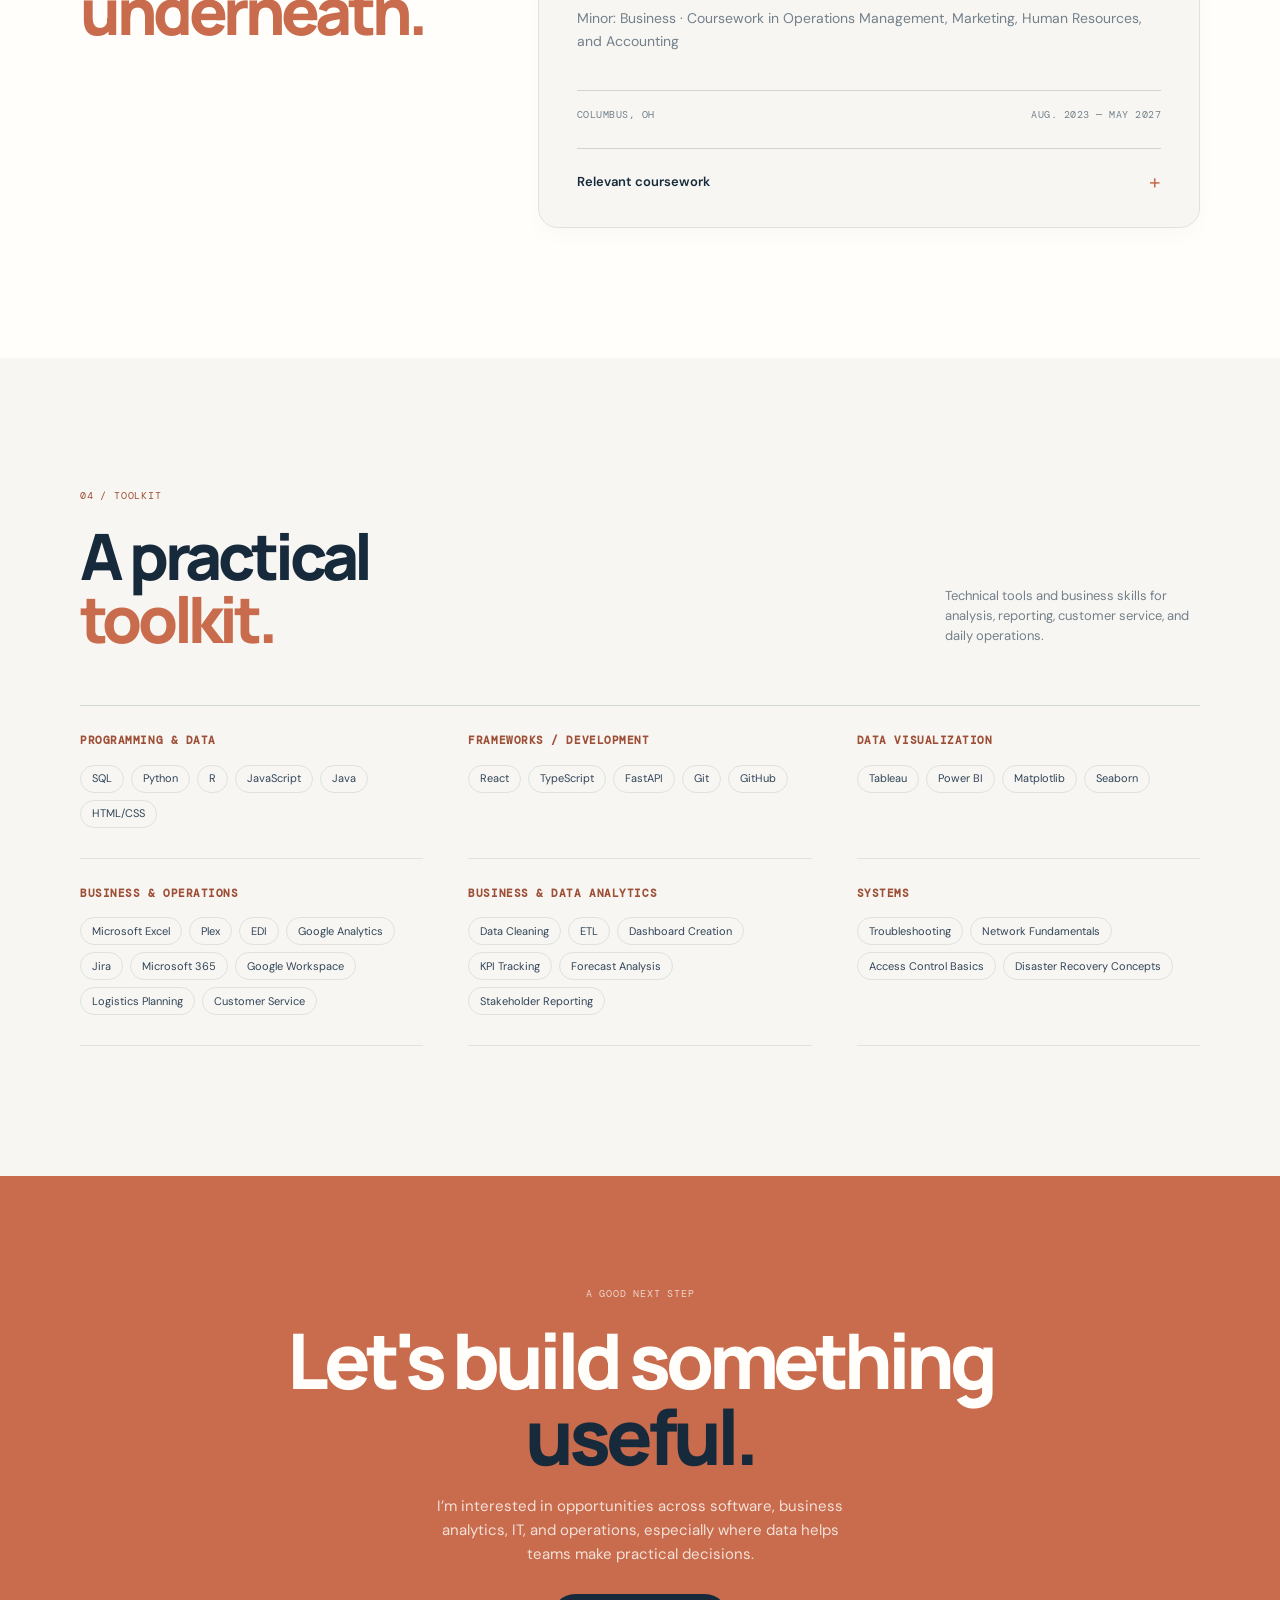
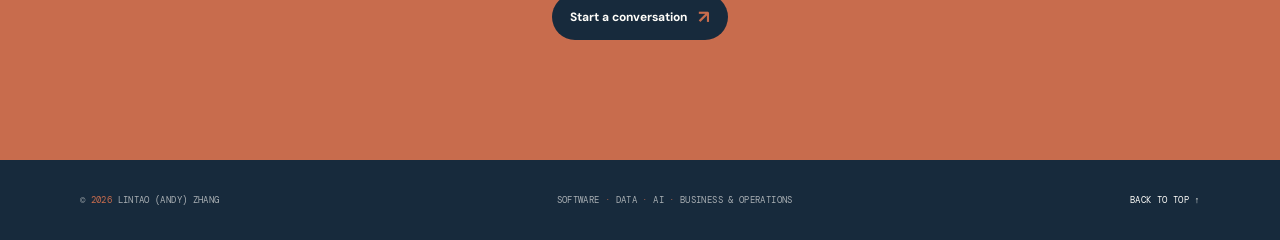
==== commit 9fd9906c: "Remove outdated resume and emphasize business experience" ====
--- a/index.html
+++ b/index.html
@@ -4,17 +4,17 @@
     <meta charset="UTF-8" />
     <meta name="viewport" content="width=device-width, initial-scale=1.0" />
     <meta name="theme-color" content="#f7f6f2" />
-    <meta name="description" content="Personal portfolio of Lintao (Andy) Zhang, a Computer and Information Science student at The Ohio State University with experience in software development, data analytics, AI, IT, and logistics operations." />
-    <meta property="og:title" content="Lintao (Andy) Zhang | Software, Data &amp; AI" />
-    <meta property="og:description" content="Computer and Information Science student at The Ohio State University working across software, data, AI, business, and operations." />
+    <meta name="description" content="Personal portfolio of Lintao (Andy) Zhang, a Computer and Information Science student at The Ohio State University with a Business minor and experience in software, data analytics, IT, business reporting, and logistics operations." />
+    <meta property="og:title" content="Andy Personal Web | Lintao Zhang" />
+    <meta property="og:description" content="Computer and Information Science student with a Business minor, connecting software, data, and AI with business analytics, customer service, and operations." />
     <meta property="og:type" content="website" />
     <meta property="og:url" content="https://lintaozhang350.github.io" />
     <link rel="icon" type="image/svg+xml" href="assets/favicon.svg" />
     <link rel="preconnect" href="https://fonts.googleapis.com" />
     <link rel="preconnect" href="https://fonts.gstatic.com" crossorigin />
     <link href="https://fonts.googleapis.com/css2?family=DM+Mono:wght@400;500&family=DM+Sans:wght@400;500;600;700&family=Manrope:wght@600;700;800&display=swap" rel="stylesheet" />
-    <title>Lintao (Andy) Zhang | Software, Data &amp; AI</title>
-    <link rel="stylesheet" href="css/styles.css?v=azure-restore-1" />
+    <title>Andy Personal Web | Lintao Zhang</title>
+    <link rel="stylesheet" href="css/styles.css?v=20261007-1" />
   </head>
   <body>
     <a class="skip-link" href="#main-content">Skip to content</a>
@@ -81,7 +81,7 @@
               <p class="section-kicker">01 / Selected work</p>
               <h2 id="projects-title">Projects that connect<br /><em>systems to people.</em></h2>
             </div>
-            <p class="section-aside">A mix of software, analysis, and technical problem-solving.</p>
+            <p class="section-aside">Software and data projects exploring customer workflows, analysis, and practical decisions.</p>
           </div>
           <div class="projects-grid" data-projects></div>
         </div>
@@ -94,7 +94,7 @@
               <p class="section-kicker">02 / Experience</p>
               <h2 id="experience-title">Learning in the<br /><em>real world.</em></h2>
             </div>
-            <p class="section-aside">Technical work is most useful when it understands the operation around it.</p>
+            <p class="section-aside">Experience across logistics planning, enterprise IT, business reporting, and customer service.</p>
           </div>
           <div class="experience-list" data-experience></div>
         </div>
@@ -129,7 +129,7 @@
               <p class="section-kicker">04 / Toolkit</p>
               <h2 id="skills-title">A practical<br /><em>toolkit.</em></h2>
             </div>
-            <p class="section-aside">Tools are only useful when they help make a decision, ship an idea, or keep an operation moving.</p>
+            <p class="section-aside">Technical tools and business skills for analysis, reporting, customer service, and daily operations.</p>
           </div>
           <div class="skills-grid" data-skills></div>
         </div>
@@ -152,7 +152,7 @@
         <div class="container contact-inner reveal">
           <p class="section-kicker">A good next step</p>
           <h2 id="contact-title">Let's build something<br /><em>useful.</em></h2>
-          <p>I’m interested in opportunities where software, data, and business context meet.</p>
+          <p>I’m interested in opportunities across software, business analytics, IT, and operations, especially where data helps teams make practical decisions.</p>
           <a class="button button-dark" href="https://mail.google.com/mail/?view=cm&amp;fs=1&amp;to=andy.zhang259107@gmail.com" target="_blank" rel="noreferrer">Start a conversation <span aria-hidden="true">↗</span></a>
         </div>
       </section>
@@ -167,7 +167,7 @@
     </footer>
 
     <div class="toast" role="status" aria-live="polite" aria-atomic="true"></div>
-    <script src="js/data.js?v=coursework-resume-1"></script>
-    <script src="js/main.js?v=azure-restore-1"></script>
+    <script src="js/data.js?v=20261007-2"></script>
+    <script src="js/main.js?v=20261007-1"></script>
   </body>
 </html>
--- a/css/styles.css
+++ b/css/styles.css
@@ -176,8 +176,6 @@
 
 .social-link:hover, .social-link:focus-visible { border-color: var(--ink); background: var(--ink); color: var(--paper); transform: translateY(-3px); }
 .social-link svg { width: 16px; height: 16px; fill: currentColor; }
-.social-link.resume-link { width: auto; padding: 0 15px; border-radius: 22px; gap: 8px; font-size: 11px; font-weight: 600; }
-.resume-link svg { width: 14px; height: 14px; }
 
 .hero-rule { width: 100%; max-width: 510px; height: 1px; margin: 35px 0 27px; background: var(--line-strong); }
 .hero-intro { max-width: 610px; margin-bottom: 0; color: var(--ink-soft); font-size: 15px; line-height: 1.78; }
